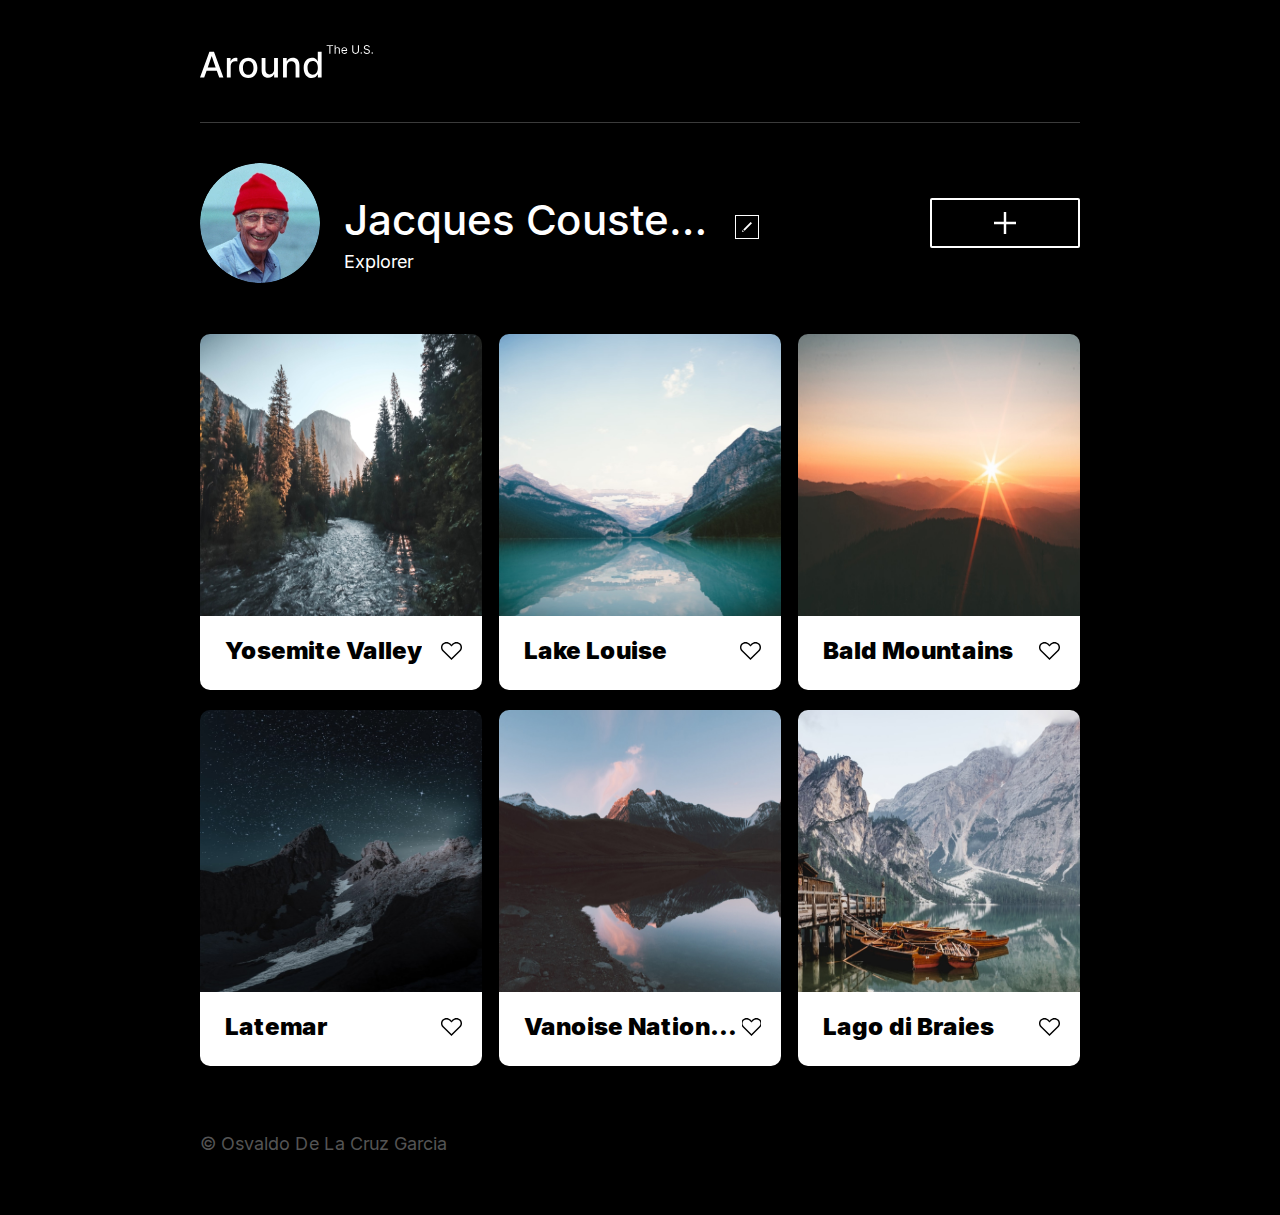
==== index.html @ 21e488a9 "Update index.html" ====
<!DOCTYPE html>
<html lang="en">
  <head>
    <meta charset="UTF-8" />
    <meta content="width=device-width, initial-scale=1.0" name="viewport" />
    <meta content="IE=edge" http-equiv="X-UA-Compatible" />
    <title>Around The U.S</title>
    <link rel="stylesheet" href="./pages/index.css" />
  </head>
  <body class="page">
    <div class="page__content">
      <header class="header page__section">
        <img
          src="./images/logo.svg"
          class="header__logo"
          alt="Around the U.S. Logo"
        />
      </header>
      <main class="content">
        <section class="profile page__section">
          <img class="profile__photo" src="./images/Avatar.png" alt="Avatar " />
          <div class="profile__info">
            <h1 class="profile__title">Jacques Cousteau</h1>
            <button
              type="button"
              name="editbutton"
              class="profile__edit-button"
            ></button>
            <p class="profile__description">Explorer</p>
          </div>
          <button
            type="button"
            name="addbutton"
            class="profile__add-button"
          ></button>
        </section>
        <section class="cards page__section">
          <ul class="cards__list">
            <li class="card">
              <img
                src="./images/card-images/yosemite.jpg"
                alt="Yosemite image"
                class="card__image"
              />
              <div class="card__description">
                <h2 class="card__title">Yosemite Valley</h2>
                <button
                  type="button"
                  name="likebutton"
                  class="card__like-button"
                ></button>
              </div>
            </li>
            <li class="card">
              <img
                src="images/card-images/lake-louise.jpg"
                alt="Lake louise"
                class="card__image"
              />
              <div class="card__description">
                <h2 class="card__title">Lake Louise</h2>
                <button
                  type="button"
                  name="likebutton"
                  class="card__like-button"
                ></button>
              </div>
            </li>
            <li class="card">
              <img
                src="images/card-images/bald-mountains.jpg"
                alt="Bald mountains"
                class="card__image"
              />
              <div class="card__description">
                <h2 class="card__title">Bald Mountains</h2>
                <button
                  type="button"
                  name="likebutton"
                  class="card__like-button"
                ></button>
              </div>
            </li>
            <li class="card">
              <img
                src="images/card-images/latemar.jpg"
                alt="Latemar"
                class="card__image"
              />
              <div class="card__description">
                <h2 class="card__title">Latemar</h2>
                <button
                  type="button"
                  name="likebutton"
                  class="card__like-button"
                ></button>
              </div>
            </li>
            <li class="card">
              <img
                src="images/card-images/vanoise.jpg"
                alt="Vanoise National Park"
                class="card__image"
              />
              <div class="card__description">
                <h2 class="card__title">Vanoise National Park</h2>
                <button
                  type="button"
                  name="likebutton"
                  class="card__like-button"
                ></button>
              </div>
            </li>
            <li class="card">
              <img
                src="images/card-images/lago.jpg"
                alt="Lago di Braies"
                class="card__image"
              />
              <div class="card__description">
                <h2 class="card__title">Lago di Braies</h2>
                <button
                  type="button"
                  name="likebutton"
                  class="card__like-button"
                ></button>
              </div>
            </li>
          </ul>
        </section>
      </main>
      <footer class="footer page__section">
        <p class="footer__copyright">© Osvaldo De La Cruz Garcia</p>
      </footer>
    </div>
  </body>
</html>
---- pages/index.css ----
@import url("../vendor/normalize.css");
@import url("../vendor/fonts.css");
@import url("../blocks/page.css");
@import url("../blocks/header.css");
@import url("../blocks/profile.css");
@import url("../blocks/cards.css");
@import url("../blocks/footer.css");
@import url("../blocks/card.css");
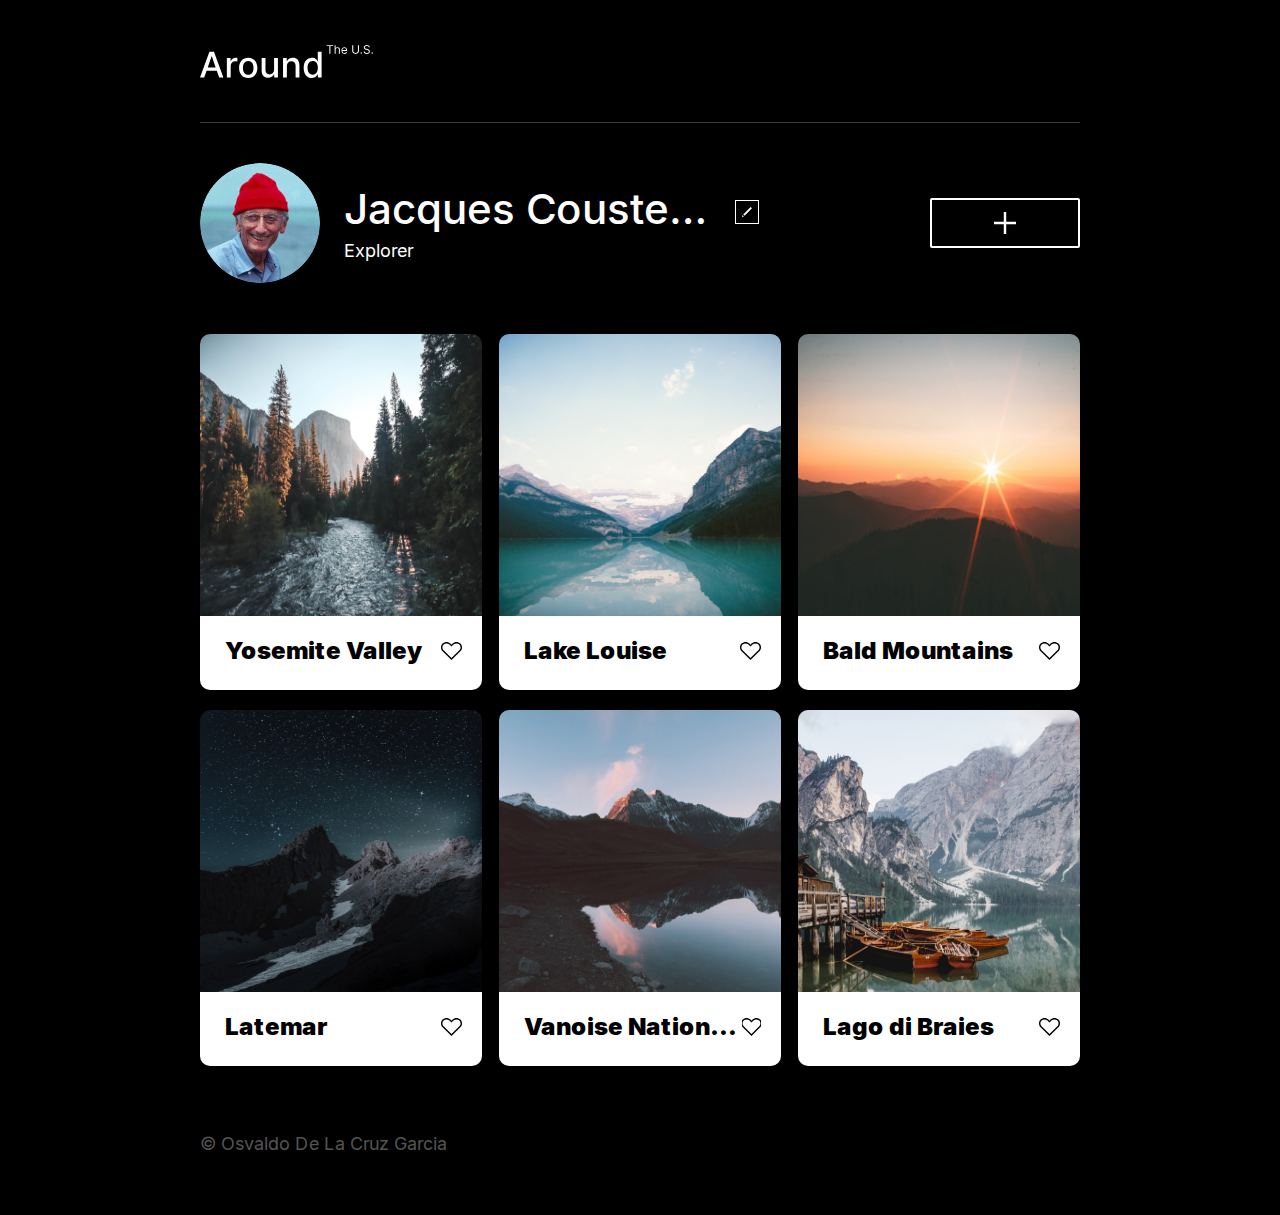
==== commit 757fa829: "Update index.html" ====
--- a/index.html
+++ b/index.html
@@ -133,5 +133,6 @@
         <p class="footer__copyright">© Osvaldo De La Cruz Garcia</p>
       </footer>
     </div>
+        <script src="./scripts/index.js"></script>
   </body>
 </html>
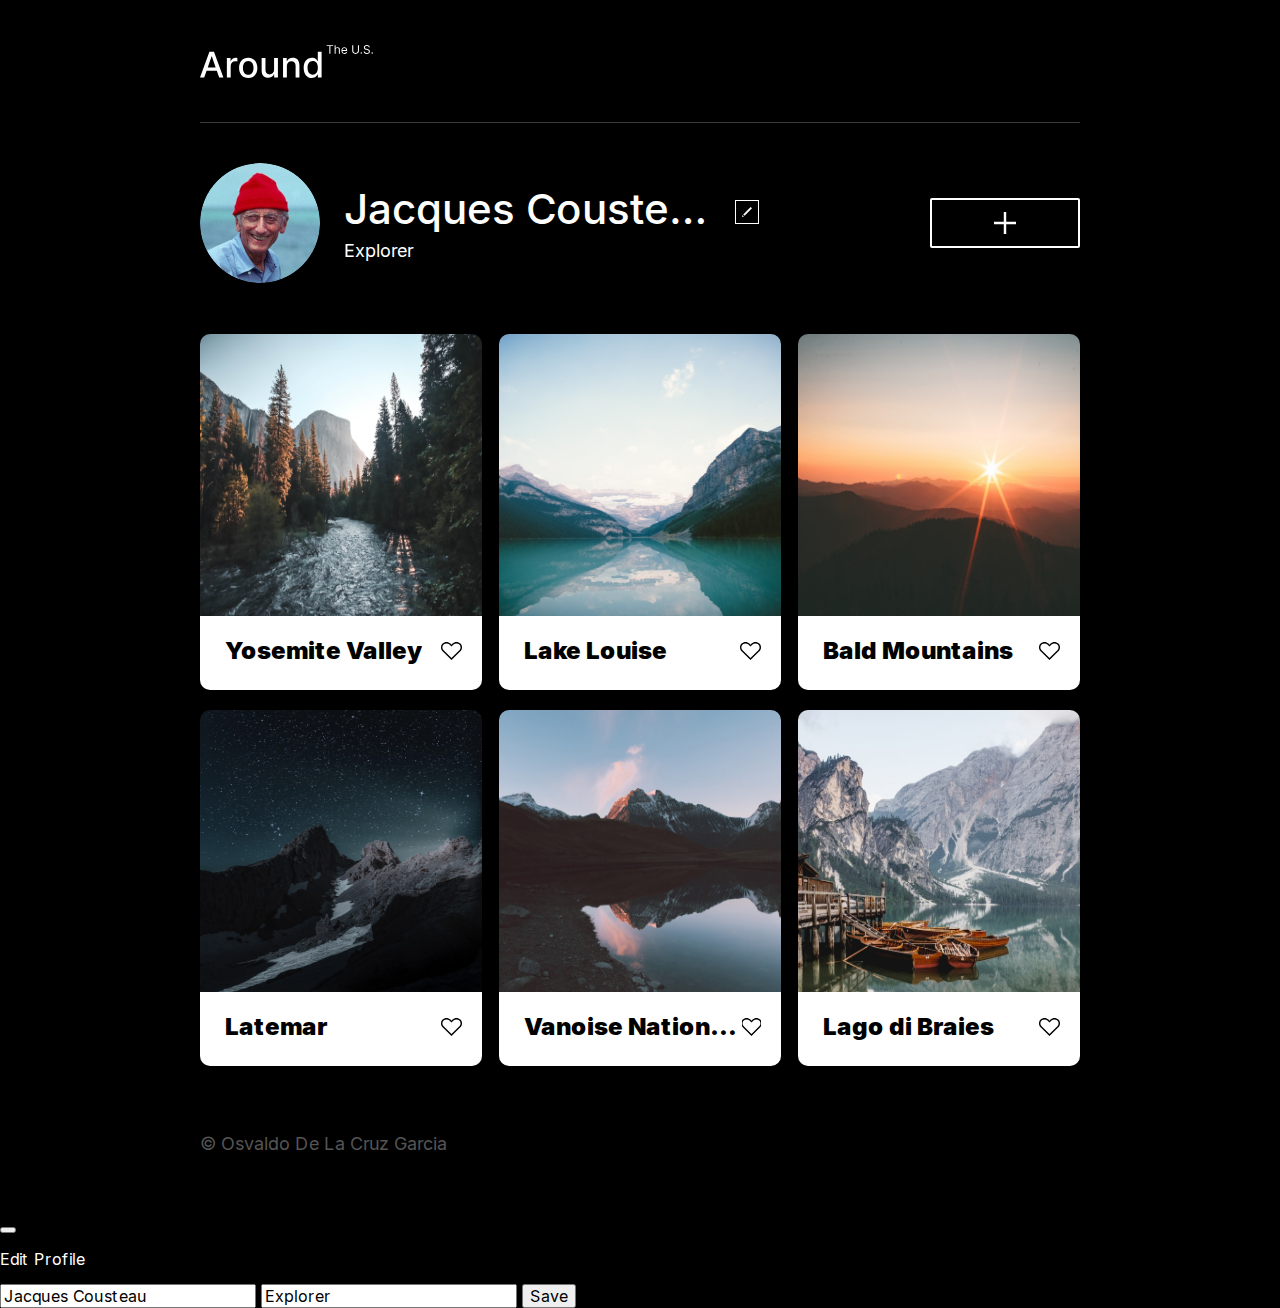
==== commit e15d7155: "Update index.html" ====
--- a/index.html
+++ b/index.html
@@ -133,6 +133,29 @@
         <p class="footer__copyright">© Osvaldo De La Cruz Garcia</p>
       </footer>
     </div>
-        <script src="./scripts/index.js"></script>
+
+    <div class="modal">
+      <div class="modal__container">
+        <form action="" class="modal__form">
+          <button class="modal__close"></button>
+          <p class="modal__heading">Edit Profile</p>
+          <input
+            type="text"
+            name="title"
+            value="Jacques Cousteau"
+            class="modal__input"
+          />
+          <input
+            type="text"
+            name="description"
+            value="Explorer"
+            class="modal__input"
+          />
+          <button class="modal__button">Save</button>
+        </form>
+      </div>
+    </div>
+
+    <script src="./scripts/index.js"></script>
   </body>
 </html>
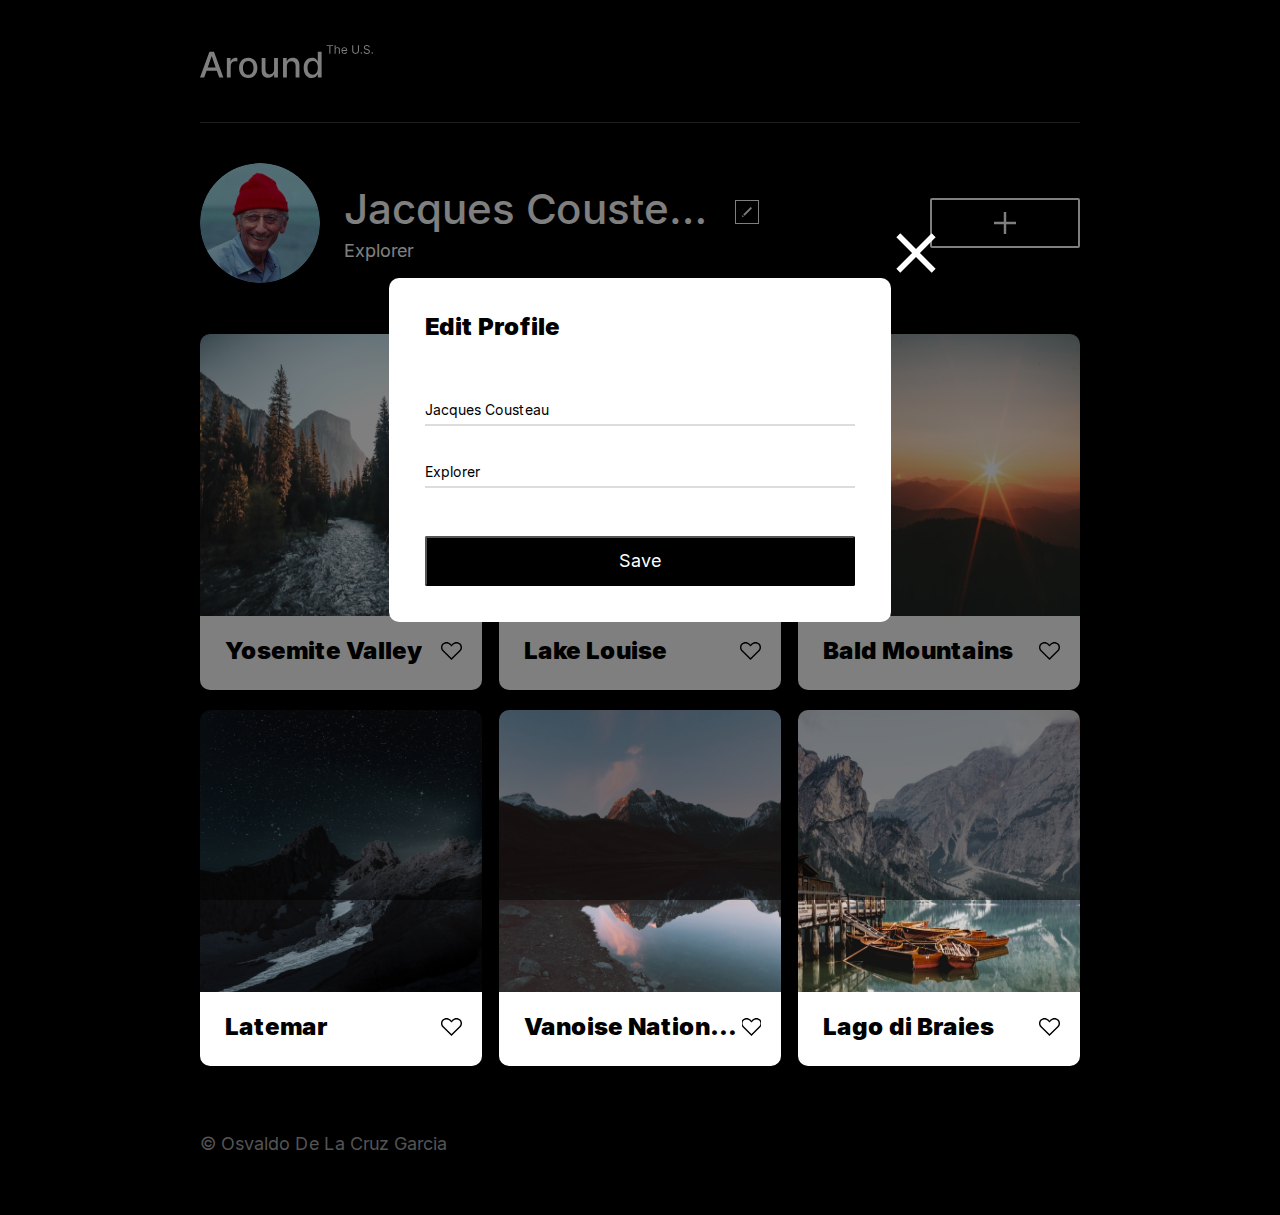
==== commit 2fb2249a: "Update index.html" ====
--- a/index.html
+++ b/index.html
@@ -136,7 +136,7 @@
 
     <div class="modal">
       <div class="modal__container">
-        <form action="" class="modal__form">
+        <form class="modal__form">
           <button class="modal__close"></button>
           <p class="modal__heading">Edit Profile</p>
           <input
--- a/pages/index.css
+++ b/pages/index.css
@@ -6,3 +6,4 @@
 @import url("../blocks/cards.css");
 @import url("../blocks/footer.css");
 @import url("../blocks/card.css");
+@import url("../blocks/modal.css");
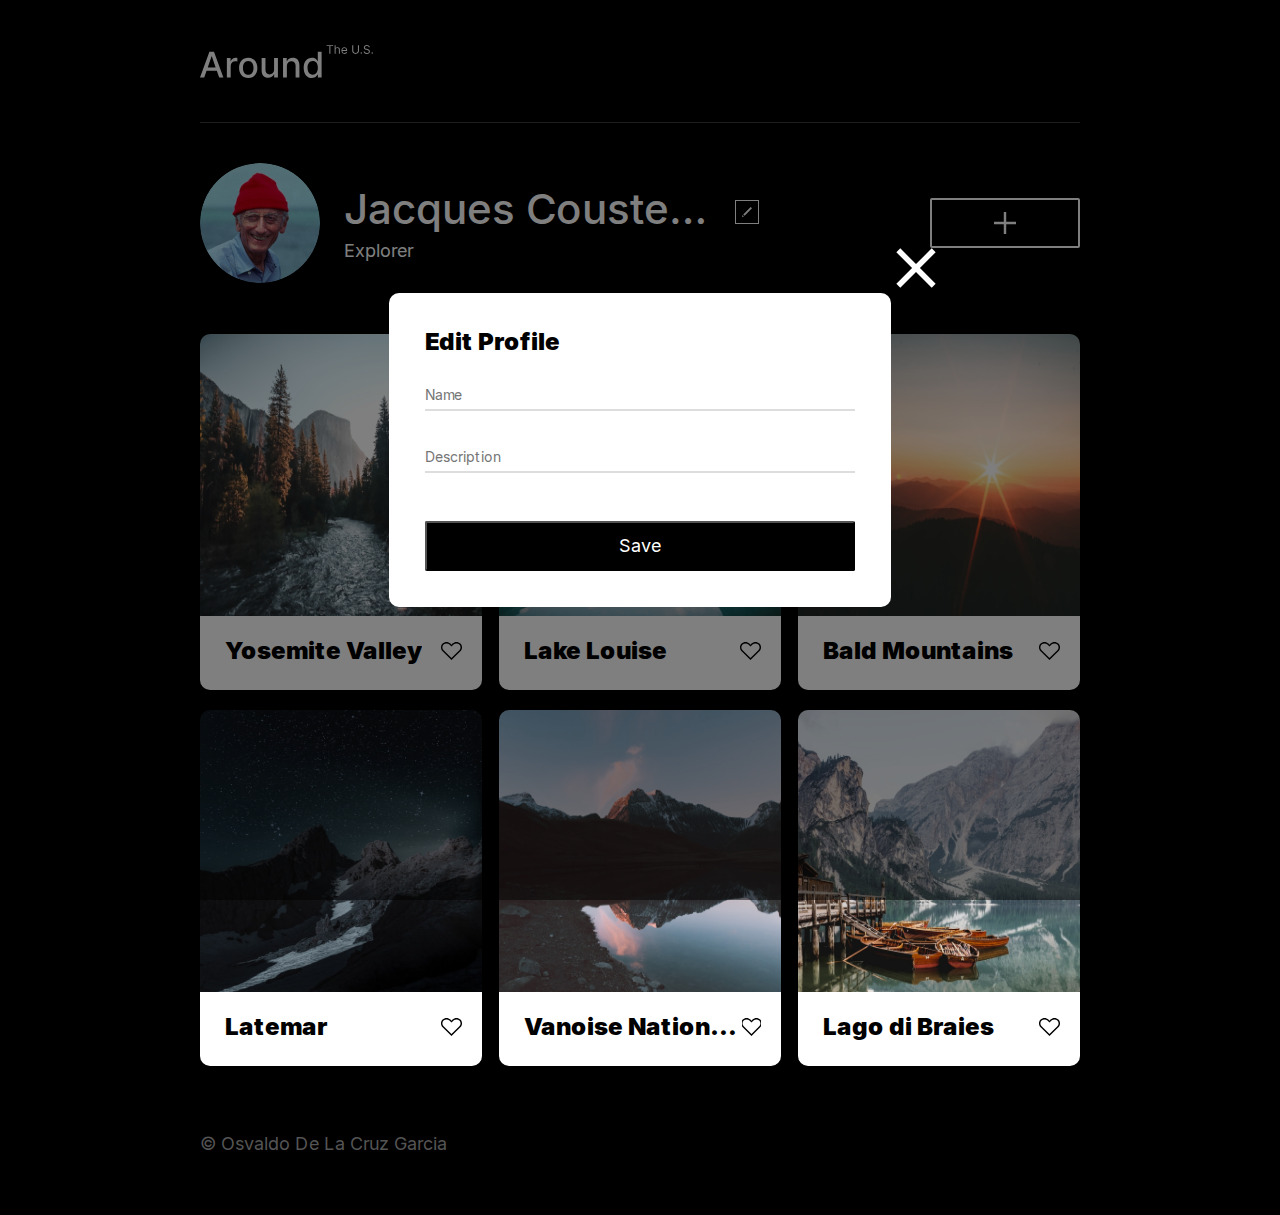
==== commit 1310855f: "Update index.html" ====
--- a/index.html
+++ b/index.html
@@ -24,6 +24,7 @@
             <button
               type="button"
               name="editbutton"
+              id="profile-edit-button"
               class="profile__edit-button"
             ></button>
             <p class="profile__description">Explorer</p>
@@ -134,24 +135,28 @@
       </footer>
     </div>
 
-    <div class="modal">
+    <div class="modal modal__opened" id="profile-edit-modal">
       <div class="modal__container">
+        <button
+          class="modal__close"
+          id="modal-form-close"
+          type="button"
+        ></button>
+        <p class="modal__heading">Edit Profile</p>
         <form class="modal__form">
-          <button class="modal__close"></button>
-          <p class="modal__heading">Edit Profile</p>
           <input
             type="text"
             name="title"
-            value="Jacques Cousteau"
+            placeholder="Name"
             class="modal__input"
           />
           <input
             type="text"
             name="description"
-            value="Explorer"
+            placeholder="Description"
             class="modal__input"
           />
-          <button class="modal__button">Save</button>
+          <button class="button modal__button" type="submit">Save</button>
         </form>
       </div>
     </div>
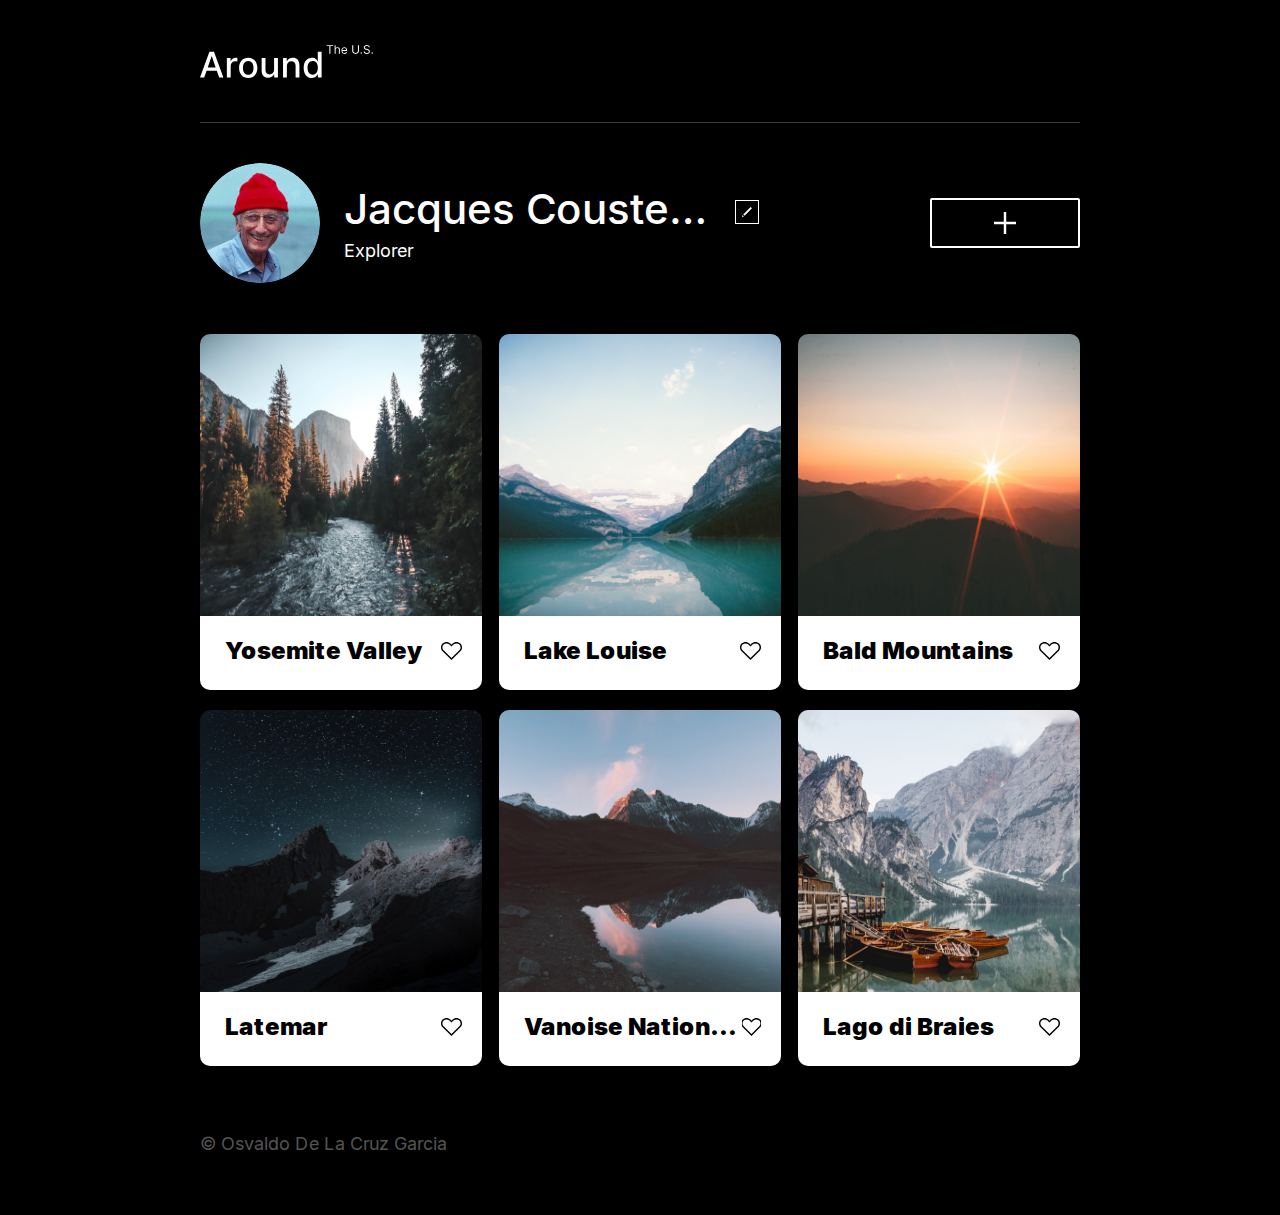
==== commit cbe34c2e: "Update index.html" ====
--- a/index.html
+++ b/index.html
@@ -135,7 +135,7 @@
       </footer>
     </div>
 
-    <div class="modal modal__opened" id="profile-edit-modal">
+    <div class="modal" id="profile-edit-modal">
       <div class="modal__container">
         <button
           class="modal__close"
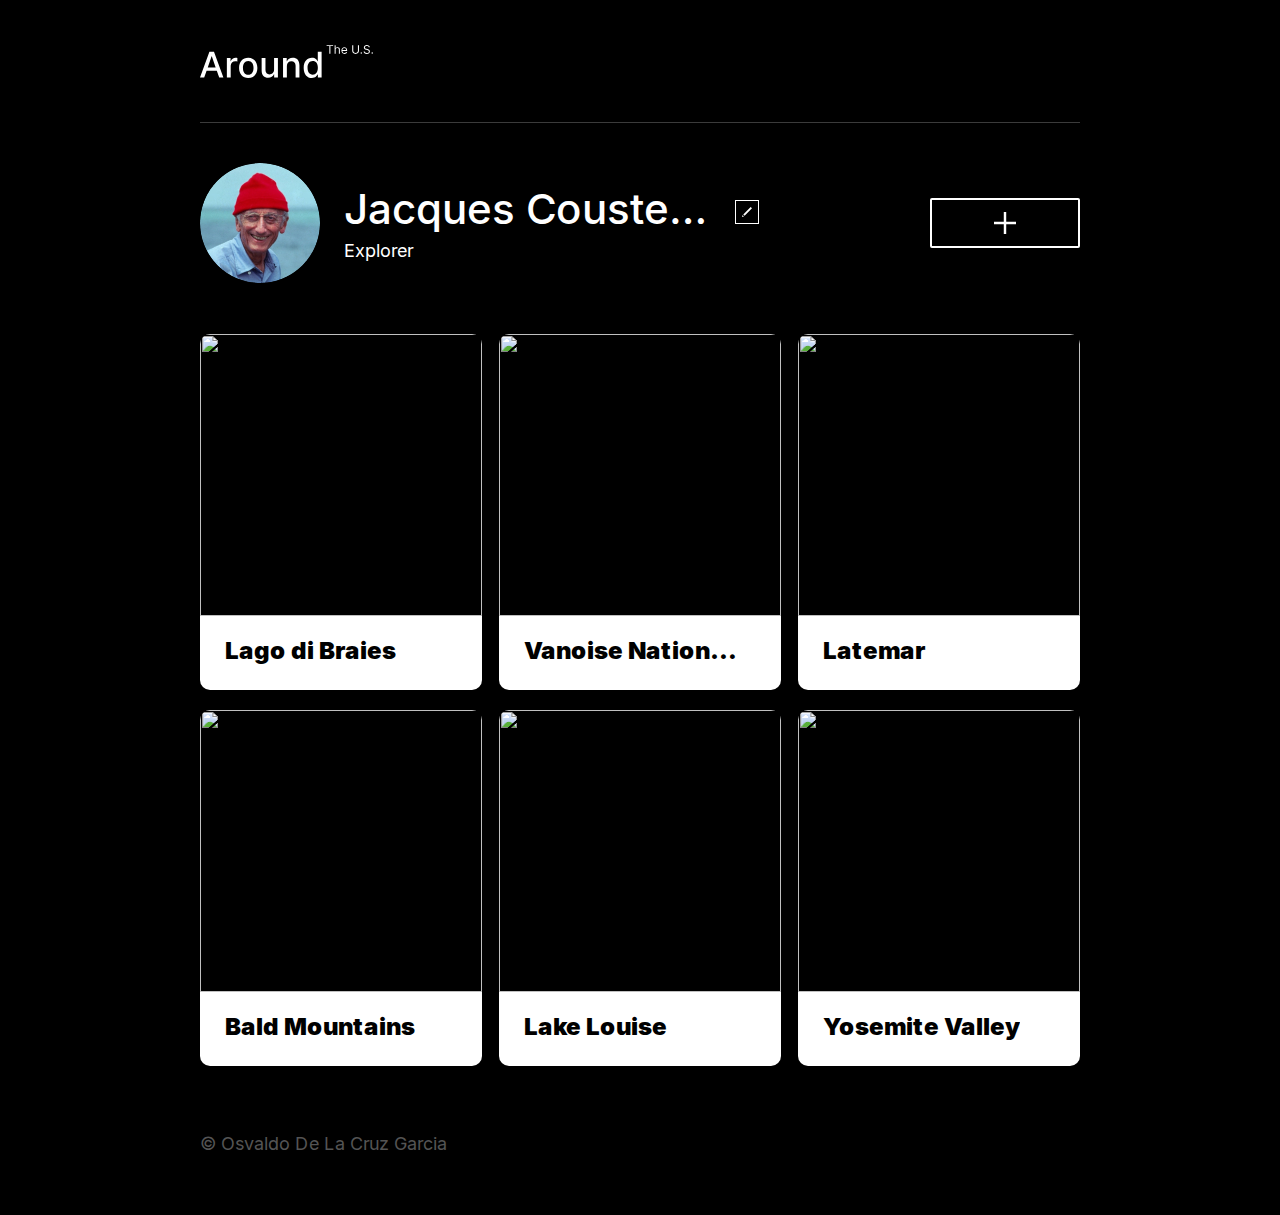
==== commit f486f740: "Update index.html" ====
--- a/index.html
+++ b/index.html
@@ -36,98 +36,7 @@
           ></button>
         </section>
         <section class="cards page__section">
-          <ul class="cards__list">
-            <li class="card">
-              <img
-                src="./images/card-images/yosemite.jpg"
-                alt="Yosemite image"
-                class="card__image"
-              />
-              <div class="card__description">
-                <h2 class="card__title">Yosemite Valley</h2>
-                <button
-                  type="button"
-                  name="likebutton"
-                  class="card__like-button"
-                ></button>
-              </div>
-            </li>
-            <li class="card">
-              <img
-                src="images/card-images/lake-louise.jpg"
-                alt="Lake louise"
-                class="card__image"
-              />
-              <div class="card__description">
-                <h2 class="card__title">Lake Louise</h2>
-                <button
-                  type="button"
-                  name="likebutton"
-                  class="card__like-button"
-                ></button>
-              </div>
-            </li>
-            <li class="card">
-              <img
-                src="images/card-images/bald-mountains.jpg"
-                alt="Bald mountains"
-                class="card__image"
-              />
-              <div class="card__description">
-                <h2 class="card__title">Bald Mountains</h2>
-                <button
-                  type="button"
-                  name="likebutton"
-                  class="card__like-button"
-                ></button>
-              </div>
-            </li>
-            <li class="card">
-              <img
-                src="images/card-images/latemar.jpg"
-                alt="Latemar"
-                class="card__image"
-              />
-              <div class="card__description">
-                <h2 class="card__title">Latemar</h2>
-                <button
-                  type="button"
-                  name="likebutton"
-                  class="card__like-button"
-                ></button>
-              </div>
-            </li>
-            <li class="card">
-              <img
-                src="images/card-images/vanoise.jpg"
-                alt="Vanoise National Park"
-                class="card__image"
-              />
-              <div class="card__description">
-                <h2 class="card__title">Vanoise National Park</h2>
-                <button
-                  type="button"
-                  name="likebutton"
-                  class="card__like-button"
-                ></button>
-              </div>
-            </li>
-            <li class="card">
-              <img
-                src="images/card-images/lago.jpg"
-                alt="Lago di Braies"
-                class="card__image"
-              />
-              <div class="card__description">
-                <h2 class="card__title">Lago di Braies</h2>
-                <button
-                  type="button"
-                  name="likebutton"
-                  class="card__like-button"
-                ></button>
-              </div>
-            </li>
-          </ul>
+          <ul class="cards__list"></ul>
         </section>
       </main>
       <footer class="footer page__section">
@@ -148,12 +57,14 @@
             type="text"
             name="title"
             placeholder="Name"
+            id="profile-title-input"
             class="modal__input"
           />
           <input
             type="text"
             name="description"
             placeholder="Description"
+            id="profile-description-input"
             class="modal__input"
           />
           <button class="button modal__button" type="submit">Save</button>
@@ -161,6 +72,15 @@
       </div>
     </div>
 
+    <template id="card-template">
+      <li class="card">
+        <img src="" alt="" class="card__image" />
+        <div class="card__description">
+          <h2 class="card__title"></h2>
+        </div>
+      </li>
+    </template>
+
     <script src="./scripts/index.js"></script>
   </body>
 </html>
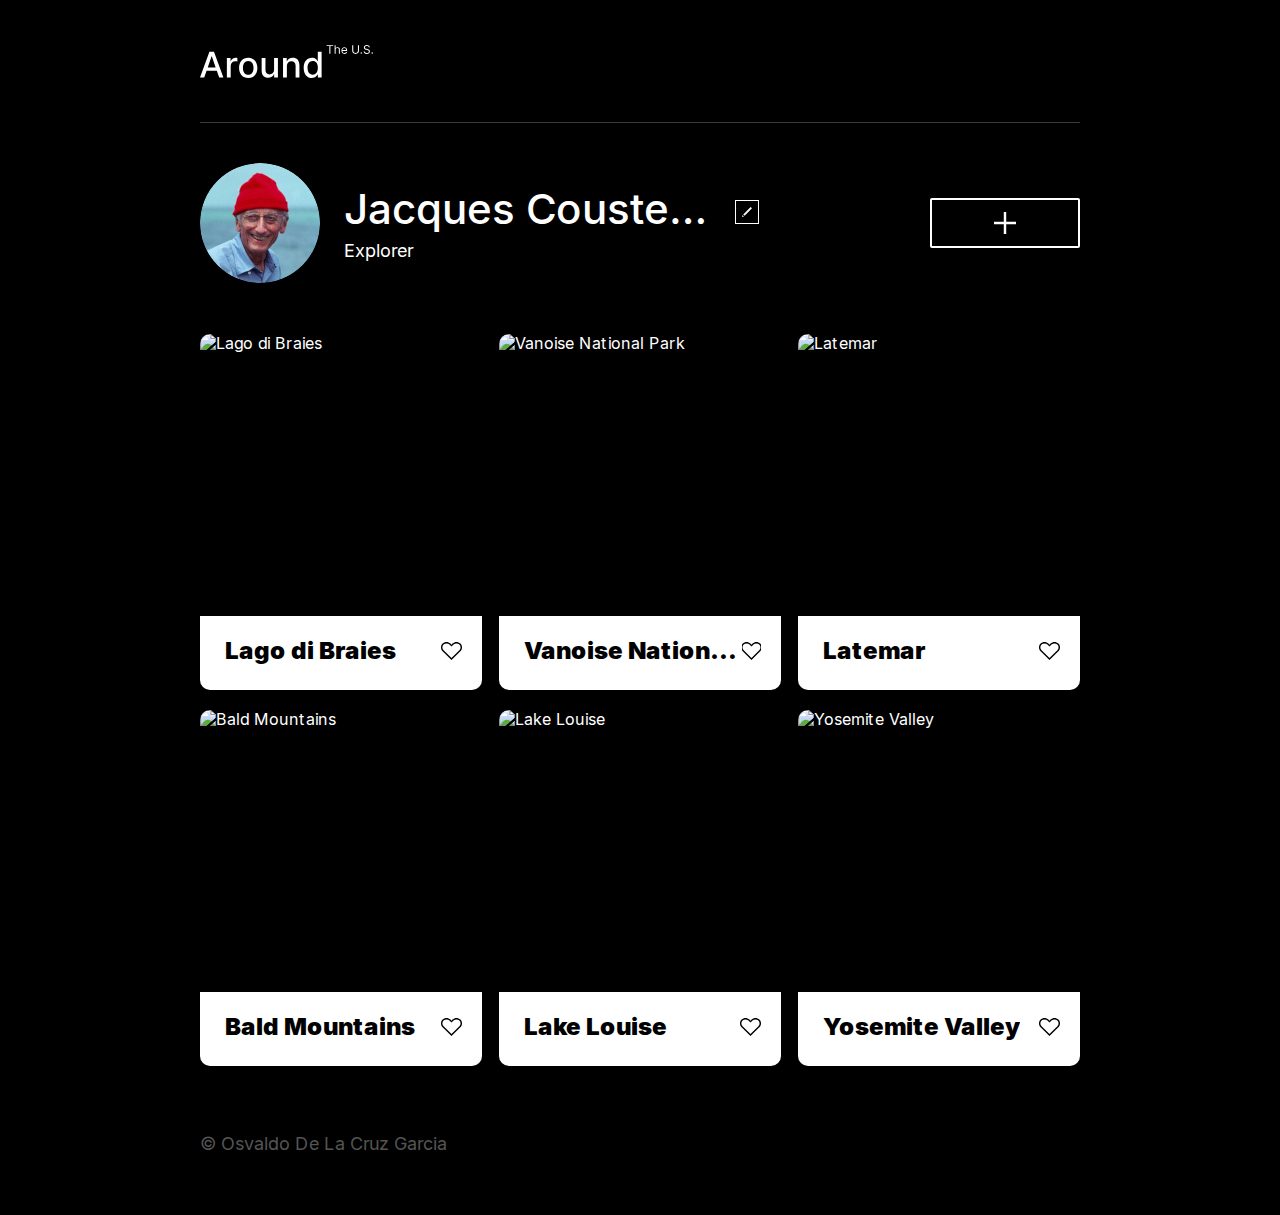
==== commit 7d0ce98e: "Update index.html" ====
--- a/index.html
+++ b/index.html
@@ -77,6 +77,11 @@
         <img src="" alt="" class="card__image" />
         <div class="card__description">
           <h2 class="card__title"></h2>
+          <button
+            type="button"
+            name="likebutton"
+            class="card__like-button"
+          ></button>
         </div>
       </li>
     </template>
